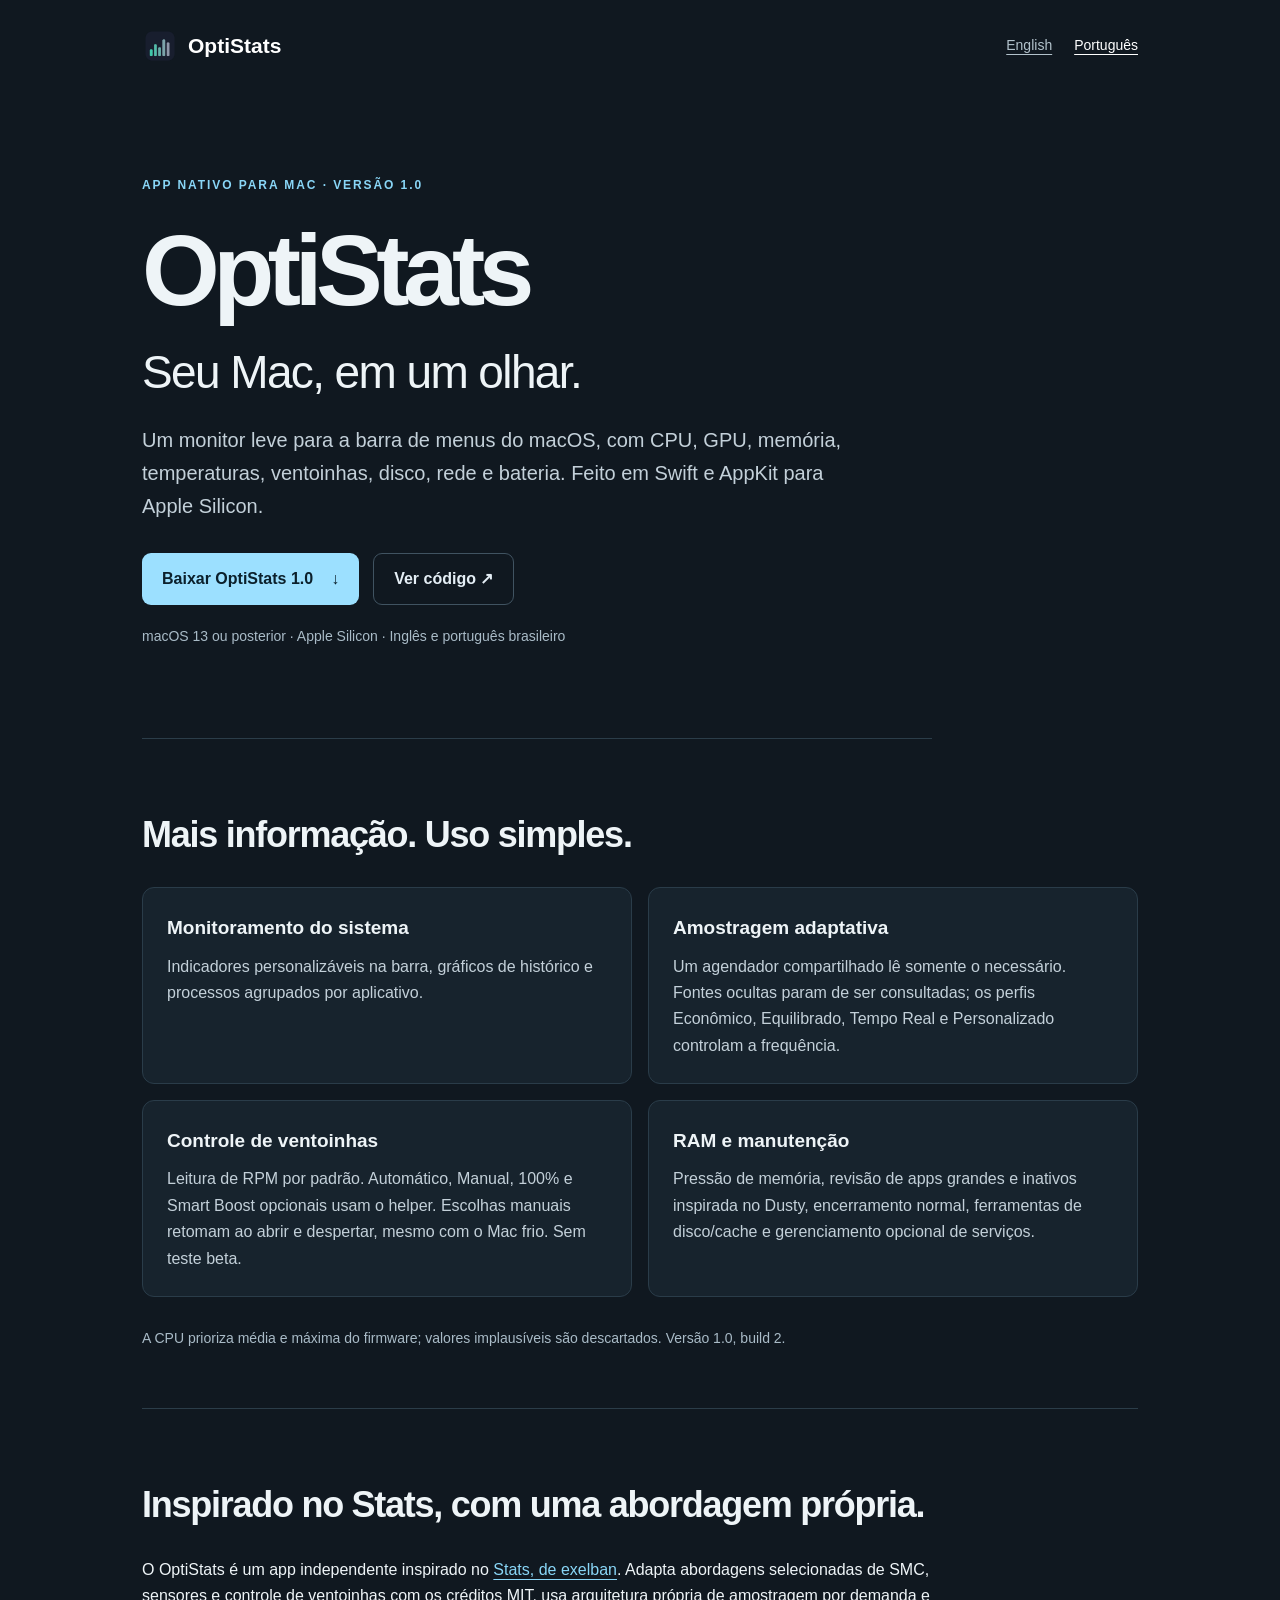
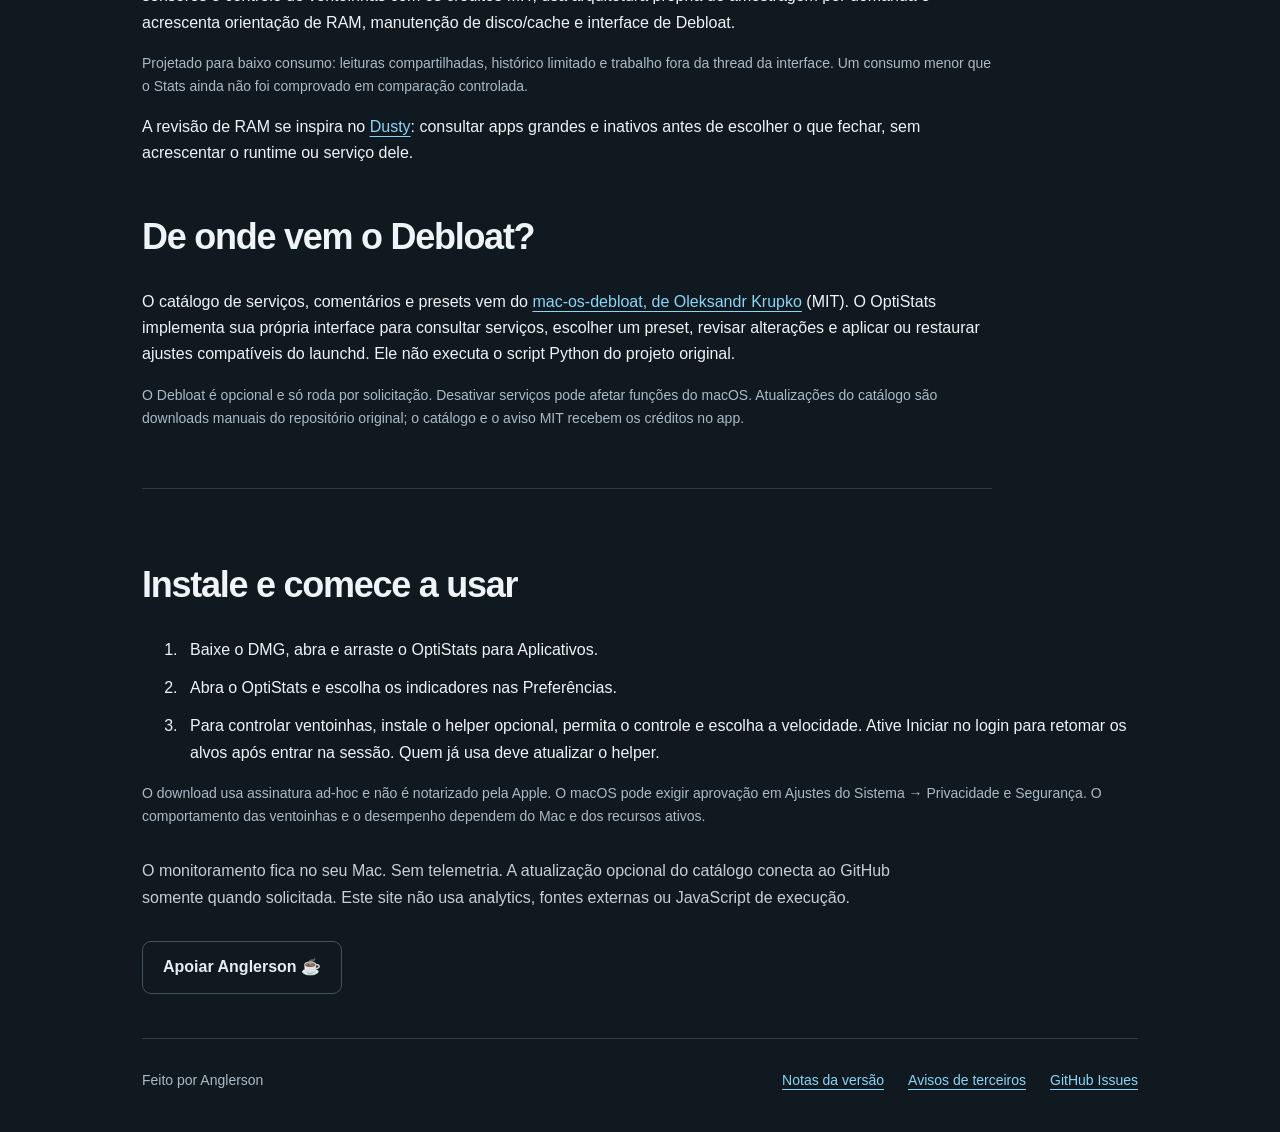
==== pt-br/index.html @ f845eaf1 "Publish bilingual OptiStats 1.0 product pages" ====
<!doctype html>
<html lang="pt-BR"><head><meta charset="utf-8"><meta name="viewport" content="width=device-width, initial-scale=1">
<title>OptiStats — Monitor leve de sistema para macOS e Apple Silicon</title><meta name="description" content="Monitor leve para Mac: CPU, GPU, RAM, temperatura do processador, controle persistente de ventoinhas a 100%, revisão de apps inativos e Debloat. Apple Silicon."><meta name="robots" content="index,follow,max-image-preview:large">
<link rel="canonical" href="https://anglersondev.github.io/OptiStats/pt-br/"><link rel="alternate" hreflang="en" href="https://anglersondev.github.io/OptiStats/"><link rel="alternate" hreflang="pt-BR" href="https://anglersondev.github.io/OptiStats/pt-br/"><link rel="alternate" hreflang="x-default" href="https://anglersondev.github.io/OptiStats/">
<meta property="og:type" content="website"><meta property="og:title" content="OptiStats — Monitor leve de sistema para macOS e Apple Silicon"><meta property="og:description" content="Monitor leve para Mac: CPU, GPU, RAM, temperatura do processador, controle persistente de ventoinhas a 100%, revisão de apps inativos e Debloat. Apple Silicon."><meta property="og:url" content="https://anglersondev.github.io/OptiStats/pt-br/"><meta property="og:site_name" content="OptiStats"><meta property="og:locale" content="pt_BR"><meta property="og:locale:alternate" content="en_US"><meta property="og:image" content="https://anglersondev.github.io/OptiStats/assets/icon.png"><meta property="og:image:alt" content="OptiStats app icon">
<meta name="twitter:card" content="summary"><meta name="twitter:title" content="OptiStats — Monitor leve de sistema para macOS e Apple Silicon"><meta name="twitter:description" content="Monitor leve para Mac: CPU, GPU, RAM, temperatura do processador, controle persistente de ventoinhas a 100%, revisão de apps inativos e Debloat. Apple Silicon."><meta name="twitter:image" content="https://anglersondev.github.io/OptiStats/assets/icon.png">
<meta name="theme-color" content="#101820"><link rel="icon" href="../assets/icon.png"><link rel="stylesheet" href="../style.css">
<script type="application/ld+json">{"@context": "https://schema.org", "@type": "SoftwareApplication", "name": "OptiStats", "url": "https://anglersondev.github.io/OptiStats/pt-br/", "description": "Monitor leve para Mac: CPU, GPU, RAM, temperatura do processador, controle persistente de ventoinhas a 100%, revisão de apps inativos e Debloat. Apple Silicon.", "operatingSystem": "macOS 13 or later (Apple Silicon)", "applicationCategory": "UtilitiesApplication", "softwareVersion": "1.0", "inLanguage": "pt-BR", "downloadUrl": "https://github.com/Anglersondev/OptiStats/releases/download/v1.0/OptiStats-1.0.dmg", "author": {"@type": "Person", "name": "Anglerson", "url": "https://github.com/Anglersondev"}}</script></head>
<body><header><a class="brand" href="../"><img src="../assets/icon.png" width="36" height="36" alt="">OptiStats</a><nav aria-label="Language"><a href="../" lang="en" hreflang="en" >English</a><a href="./" lang="pt-BR" hreflang="pt-BR" aria-current="page">Português</a></nav></header>
<main><section class="hero"><p class="eyebrow">APP NATIVO PARA MAC · VERSÃO 1.0</p><h1>OptiStats</h1><h2>Seu Mac, em um olhar.</h2><p class="intro">Um monitor leve para a barra de menus do macOS, com CPU, GPU, memória, temperaturas, ventoinhas, disco, rede e bateria. Feito em Swift e AppKit para Apple Silicon.</p><div class="actions"><a class="primary" href="https://github.com/Anglersondev/OptiStats/releases/download/v1.0/OptiStats-1.0.dmg">Baixar OptiStats 1.0 <span aria-hidden="true">↓</span></a><a class="secondary" href="https://github.com/Anglersondev/OptiStats">Ver código ↗</a></div><p class="requirements">macOS 13 ou posterior · Apple Silicon · Inglês e português brasileiro</p></section>
<section><h2>Mais informação. Uso simples.</h2><div class="grid"><article><h3>Monitoramento do sistema</h3><p>Indicadores personalizáveis na barra, gráficos de histórico e processos agrupados por aplicativo.</p></article><article><h3>Amostragem adaptativa</h3><p>Um agendador compartilhado lê somente o necessário. Fontes ocultas param de ser consultadas; os perfis Econômico, Equilibrado, Tempo Real e Personalizado controlam a frequência.</p></article><article><h3>Controle de ventoinhas</h3><p>Leitura de RPM por padrão. Automático, Manual, 100% e Smart Boost opcionais usam o helper. Escolhas manuais retomam ao abrir e despertar, mesmo com o Mac frio. Sem teste beta.</p></article><article><h3>RAM e manutenção</h3><p>Pressão de memória, revisão de apps grandes e inativos inspirada no Dusty, encerramento normal, ferramentas de disco/cache e gerenciamento opcional de serviços.</p></article></div><p class="muted">A CPU prioriza média e máxima do firmware; valores implausíveis são descartados. Versão 1.0, build 2.</p></section>
<section class="provenance"><h2>Inspirado no Stats, com uma abordagem própria.</h2><p>O OptiStats é um app independente inspirado no <a href="https://github.com/exelban/stats">Stats, de exelban</a>. Adapta abordagens selecionadas de SMC, sensores e controle de ventoinhas com os créditos MIT, usa arquitetura própria de amostragem por demanda e acrescenta orientação de RAM, manutenção de disco/cache e interface de Debloat.</p><p class="muted">Projetado para baixo consumo: leituras compartilhadas, histórico limitado e trabalho fora da thread da interface. Um consumo menor que o Stats ainda não foi comprovado em comparação controlada.</p><p>A revisão de RAM se inspira no <a href="https://github.com/yagcioglutoprak/dusty">Dusty</a>: consultar apps grandes e inativos antes de escolher o que fechar, sem acrescentar o runtime ou serviço dele.</p><h2>De onde vem o Debloat?</h2><p>O catálogo de serviços, comentários e presets vem do <a href="https://github.com/OleksandrKrupko/mac-os-debloat">mac-os-debloat, de Oleksandr Krupko</a> (MIT). O OptiStats implementa sua própria interface para consultar serviços, escolher um preset, revisar alterações e aplicar ou restaurar ajustes compatíveis do launchd. Ele não executa o script Python do projeto original.</p><p class="muted">O Debloat é opcional e só roda por solicitação. Desativar serviços pode afetar funções do macOS. Atualizações do catálogo são downloads manuais do repositório original; o catálogo e o aviso MIT recebem os créditos no app.</p></section>
<section><h2>Instale e comece a usar</h2><ol><li>Baixe o DMG, abra e arraste o OptiStats para Aplicativos.</li><li>Abra o OptiStats e escolha os indicadores nas Preferências.</li><li>Para controlar ventoinhas, instale o helper opcional, permita o controle e escolha a velocidade. Ative Iniciar no login para retomar os alvos após entrar na sessão. Quem já usa deve atualizar o helper.</li></ol><p class="muted">O download usa assinatura ad-hoc e não é notarizado pela Apple. O macOS pode exigir aprovação em Ajustes do Sistema → Privacidade e Segurança. O comportamento das ventoinhas e o desempenho dependem do Mac e dos recursos ativos.</p><p class="privacy">O monitoramento fica no seu Mac. Sem telemetria. A atualização opcional do catálogo conecta ao GitHub somente quando solicitada. Este site não usa analytics, fontes externas ou JavaScript de execução.</p><a class="secondary" href="https://pixgg.com/Anglerson">Apoiar Anglerson ☕</a></section></main>
<footer><span>Feito por Anglerson</span><a href="https://github.com/Anglersondev/OptiStats/releases/tag/v1.0">Notas da versão</a><a href="https://github.com/Anglersondev/OptiStats/blob/main/THIRD_PARTY_NOTICES.md">Avisos de terceiros</a><a href="https://github.com/Anglersondev/OptiStats/issues">GitHub Issues</a></footer></body></html>
---- style.css ----
*{box-sizing:border-box}html{color-scheme:dark}body{margin:0;background:#101820;color:#eef4f7;font:16px/1.65 -apple-system,BlinkMacSystemFont,"Segoe UI",sans-serif}a{color:#89d6f7;text-underline-offset:4px}a:hover{color:#fff}a:focus-visible{outline:3px solid #89d6f7;outline-offset:5px}header,main,footer{max-width:1060px;margin:auto;padding:0 32px}header{display:flex;align-items:center;justify-content:space-between;gap:24px;padding-top:28px}.brand{display:flex;align-items:center;gap:10px;color:#fff;font-size:21px;font-weight:700;text-decoration:none}nav{display:flex;gap:22px}nav a{font-size:14px;color:#b2c2cb}nav [aria-current]{color:#fff}.hero{padding:100px 0 76px;max-width:790px}.eyebrow{font-size:12px;font-weight:700;letter-spacing:.16em;color:#89d6f7}h1{font-size:clamp(58px,10vw,100px);letter-spacing:-.065em;line-height:1;margin:24px 0}h2{font-size:clamp(25px,4vw,36px);letter-spacing:-.035em;line-height:1.22}.hero h2{font-size:clamp(30px,5vw,46px);font-weight:500;margin:0 0 24px}.intro{font-size:20px;color:#c3d0d9;max-width:700px}.actions{display:flex;flex-wrap:wrap;gap:14px;margin:30px 0 20px}.primary,.secondary{display:inline-flex;align-items:center;justify-content:center;gap:18px;border-radius:9px;padding:12px 20px;font-weight:600;text-decoration:none}.primary{background:#9ce0ff;color:#0b202c}.primary:hover{background:#d0f0ff;color:#0b202c}.secondary{border:1px solid #405361;color:#e4eef5}.requirements,.muted{font-size:14px;color:#a9bbc7}section{padding:44px 0;border-bottom:1px solid #2b3d49}.grid{display:grid;grid-template-columns:repeat(2,1fr);gap:16px;margin:30px 0}article{padding:24px;background:#17232d;border:1px solid #2a3c49;border-radius:12px}article h3{font-size:19px;margin:0 0 10px}article p{margin:0;color:#c3d0d9}.provenance{max-width:850px}.provenance h2:not(:first-child){margin-top:48px}li{padding-left:8px;margin:12px 0}.privacy{max-width:780px;margin:30px 0;color:#c3d0d9}footer{display:flex;flex-wrap:wrap;gap:24px;padding-top:30px;padding-bottom:40px;color:#a9bbc7;font-size:14px}footer span{margin-right:auto}@media(max-width:620px){header,main,footer{padding-left:20px;padding-right:20px}header{gap:12px}nav{gap:12px}.hero{padding-top:70px}.intro{font-size:18px}.grid{grid-template-columns:1fr}.actions>a{width:100%}footer{gap:18px}footer span{width:100%}}
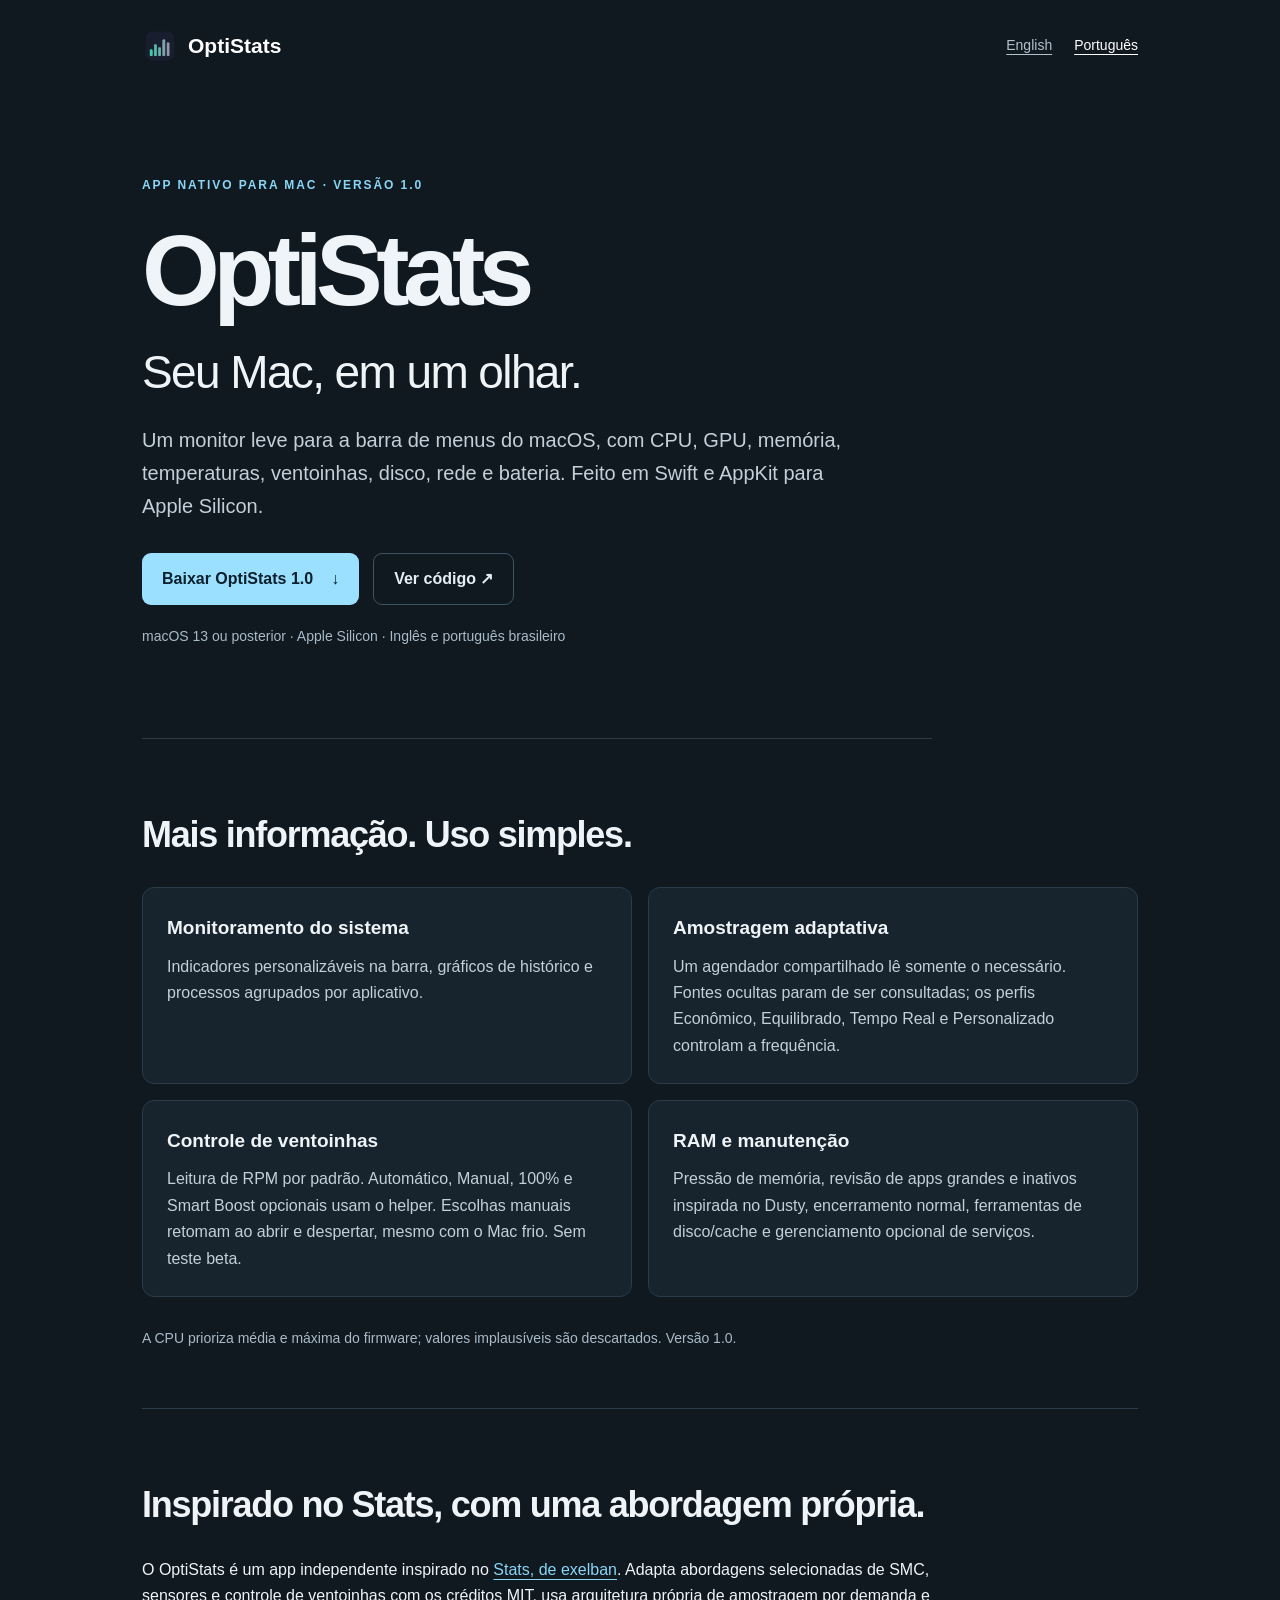
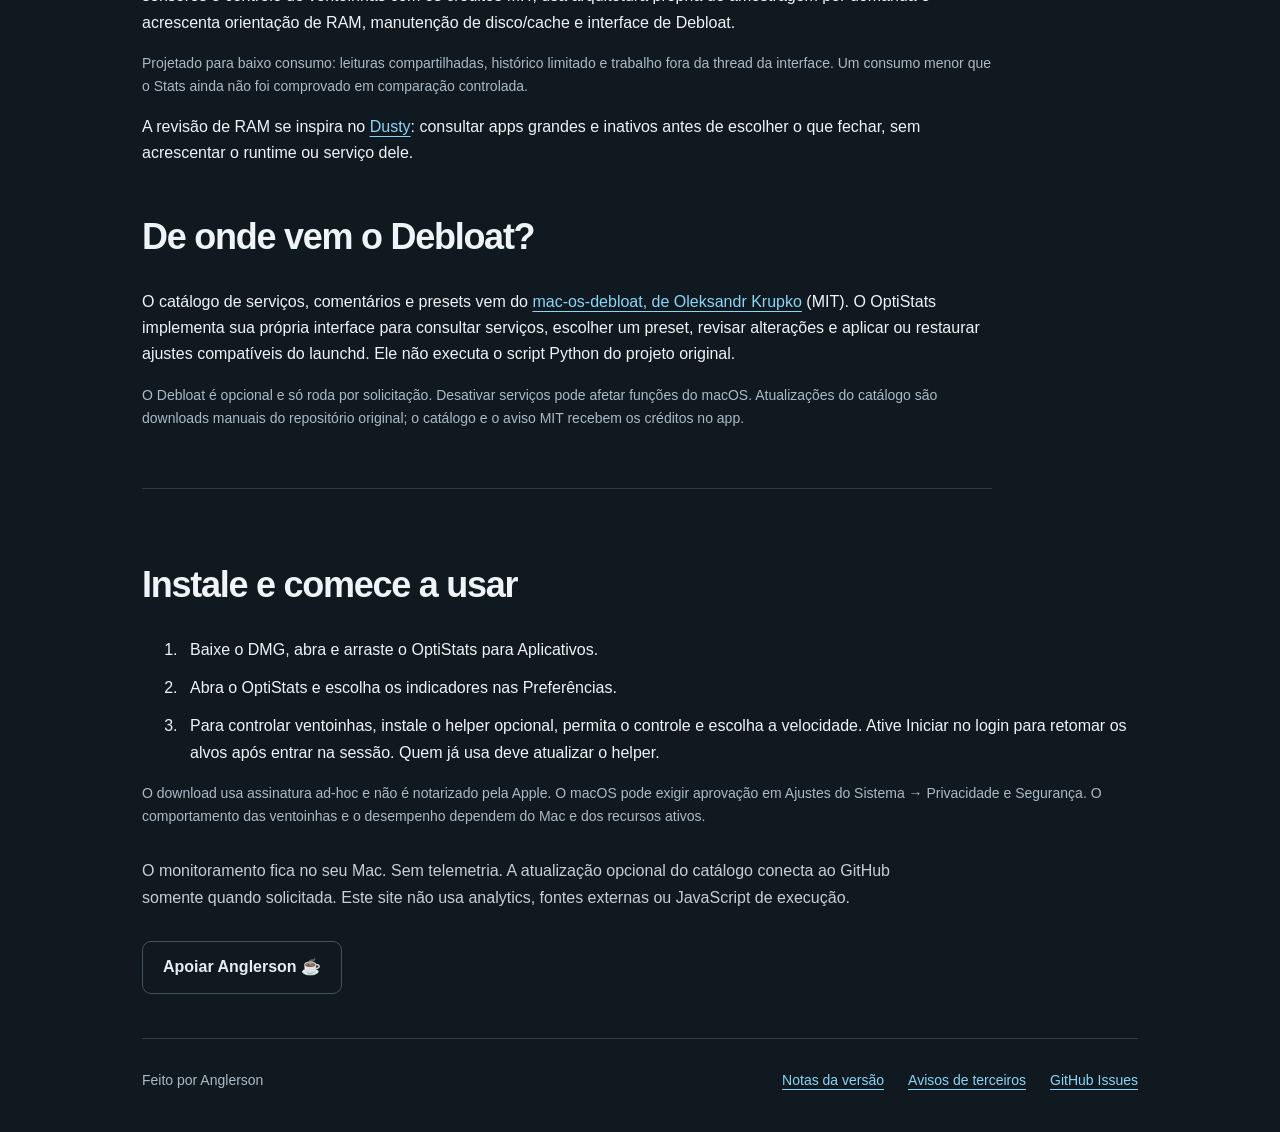
==== commit 0b6b7c37: "Keep public product name OptiStats 1.0" ====
--- a/pt-br/index.html
+++ b/pt-br/index.html
@@ -8,7 +8,7 @@
 <script type="application/ld+json">{"@context": "https://schema.org", "@type": "SoftwareApplication", "name": "OptiStats", "url": "https://anglersondev.github.io/OptiStats/pt-br/", "description": "Monitor leve para Mac: CPU, GPU, RAM, temperatura do processador, controle persistente de ventoinhas a 100%, revisão de apps inativos e Debloat. Apple Silicon.", "operatingSystem": "macOS 13 or later (Apple Silicon)", "applicationCategory": "UtilitiesApplication", "softwareVersion": "1.0", "inLanguage": "pt-BR", "downloadUrl": "https://github.com/Anglersondev/OptiStats/releases/download/v1.0/OptiStats-1.0.dmg", "author": {"@type": "Person", "name": "Anglerson", "url": "https://github.com/Anglersondev"}}</script></head>
 <body><header><a class="brand" href="../"><img src="../assets/icon.png" width="36" height="36" alt="">OptiStats</a><nav aria-label="Language"><a href="../" lang="en" hreflang="en" >English</a><a href="./" lang="pt-BR" hreflang="pt-BR" aria-current="page">Português</a></nav></header>
 <main><section class="hero"><p class="eyebrow">APP NATIVO PARA MAC · VERSÃO 1.0</p><h1>OptiStats</h1><h2>Seu Mac, em um olhar.</h2><p class="intro">Um monitor leve para a barra de menus do macOS, com CPU, GPU, memória, temperaturas, ventoinhas, disco, rede e bateria. Feito em Swift e AppKit para Apple Silicon.</p><div class="actions"><a class="primary" href="https://github.com/Anglersondev/OptiStats/releases/download/v1.0/OptiStats-1.0.dmg">Baixar OptiStats 1.0 <span aria-hidden="true">↓</span></a><a class="secondary" href="https://github.com/Anglersondev/OptiStats">Ver código ↗</a></div><p class="requirements">macOS 13 ou posterior · Apple Silicon · Inglês e português brasileiro</p></section>
-<section><h2>Mais informação. Uso simples.</h2><div class="grid"><article><h3>Monitoramento do sistema</h3><p>Indicadores personalizáveis na barra, gráficos de histórico e processos agrupados por aplicativo.</p></article><article><h3>Amostragem adaptativa</h3><p>Um agendador compartilhado lê somente o necessário. Fontes ocultas param de ser consultadas; os perfis Econômico, Equilibrado, Tempo Real e Personalizado controlam a frequência.</p></article><article><h3>Controle de ventoinhas</h3><p>Leitura de RPM por padrão. Automático, Manual, 100% e Smart Boost opcionais usam o helper. Escolhas manuais retomam ao abrir e despertar, mesmo com o Mac frio. Sem teste beta.</p></article><article><h3>RAM e manutenção</h3><p>Pressão de memória, revisão de apps grandes e inativos inspirada no Dusty, encerramento normal, ferramentas de disco/cache e gerenciamento opcional de serviços.</p></article></div><p class="muted">A CPU prioriza média e máxima do firmware; valores implausíveis são descartados. Versão 1.0, build 2.</p></section>
+<section><h2>Mais informação. Uso simples.</h2><div class="grid"><article><h3>Monitoramento do sistema</h3><p>Indicadores personalizáveis na barra, gráficos de histórico e processos agrupados por aplicativo.</p></article><article><h3>Amostragem adaptativa</h3><p>Um agendador compartilhado lê somente o necessário. Fontes ocultas param de ser consultadas; os perfis Econômico, Equilibrado, Tempo Real e Personalizado controlam a frequência.</p></article><article><h3>Controle de ventoinhas</h3><p>Leitura de RPM por padrão. Automático, Manual, 100% e Smart Boost opcionais usam o helper. Escolhas manuais retomam ao abrir e despertar, mesmo com o Mac frio. Sem teste beta.</p></article><article><h3>RAM e manutenção</h3><p>Pressão de memória, revisão de apps grandes e inativos inspirada no Dusty, encerramento normal, ferramentas de disco/cache e gerenciamento opcional de serviços.</p></article></div><p class="muted">A CPU prioriza média e máxima do firmware; valores implausíveis são descartados. Versão 1.0.</p></section>
 <section class="provenance"><h2>Inspirado no Stats, com uma abordagem própria.</h2><p>O OptiStats é um app independente inspirado no <a href="https://github.com/exelban/stats">Stats, de exelban</a>. Adapta abordagens selecionadas de SMC, sensores e controle de ventoinhas com os créditos MIT, usa arquitetura própria de amostragem por demanda e acrescenta orientação de RAM, manutenção de disco/cache e interface de Debloat.</p><p class="muted">Projetado para baixo consumo: leituras compartilhadas, histórico limitado e trabalho fora da thread da interface. Um consumo menor que o Stats ainda não foi comprovado em comparação controlada.</p><p>A revisão de RAM se inspira no <a href="https://github.com/yagcioglutoprak/dusty">Dusty</a>: consultar apps grandes e inativos antes de escolher o que fechar, sem acrescentar o runtime ou serviço dele.</p><h2>De onde vem o Debloat?</h2><p>O catálogo de serviços, comentários e presets vem do <a href="https://github.com/OleksandrKrupko/mac-os-debloat">mac-os-debloat, de Oleksandr Krupko</a> (MIT). O OptiStats implementa sua própria interface para consultar serviços, escolher um preset, revisar alterações e aplicar ou restaurar ajustes compatíveis do launchd. Ele não executa o script Python do projeto original.</p><p class="muted">O Debloat é opcional e só roda por solicitação. Desativar serviços pode afetar funções do macOS. Atualizações do catálogo são downloads manuais do repositório original; o catálogo e o aviso MIT recebem os créditos no app.</p></section>
 <section><h2>Instale e comece a usar</h2><ol><li>Baixe o DMG, abra e arraste o OptiStats para Aplicativos.</li><li>Abra o OptiStats e escolha os indicadores nas Preferências.</li><li>Para controlar ventoinhas, instale o helper opcional, permita o controle e escolha a velocidade. Ative Iniciar no login para retomar os alvos após entrar na sessão. Quem já usa deve atualizar o helper.</li></ol><p class="muted">O download usa assinatura ad-hoc e não é notarizado pela Apple. O macOS pode exigir aprovação em Ajustes do Sistema → Privacidade e Segurança. O comportamento das ventoinhas e o desempenho dependem do Mac e dos recursos ativos.</p><p class="privacy">O monitoramento fica no seu Mac. Sem telemetria. A atualização opcional do catálogo conecta ao GitHub somente quando solicitada. Este site não usa analytics, fontes externas ou JavaScript de execução.</p><a class="secondary" href="https://pixgg.com/Anglerson">Apoiar Anglerson ☕</a></section></main>
 <footer><span>Feito por Anglerson</span><a href="https://github.com/Anglersondev/OptiStats/releases/tag/v1.0">Notas da versão</a><a href="https://github.com/Anglersondev/OptiStats/blob/main/THIRD_PARTY_NOTICES.md">Avisos de terceiros</a><a href="https://github.com/Anglersondev/OptiStats/issues">GitHub Issues</a></footer></body></html>
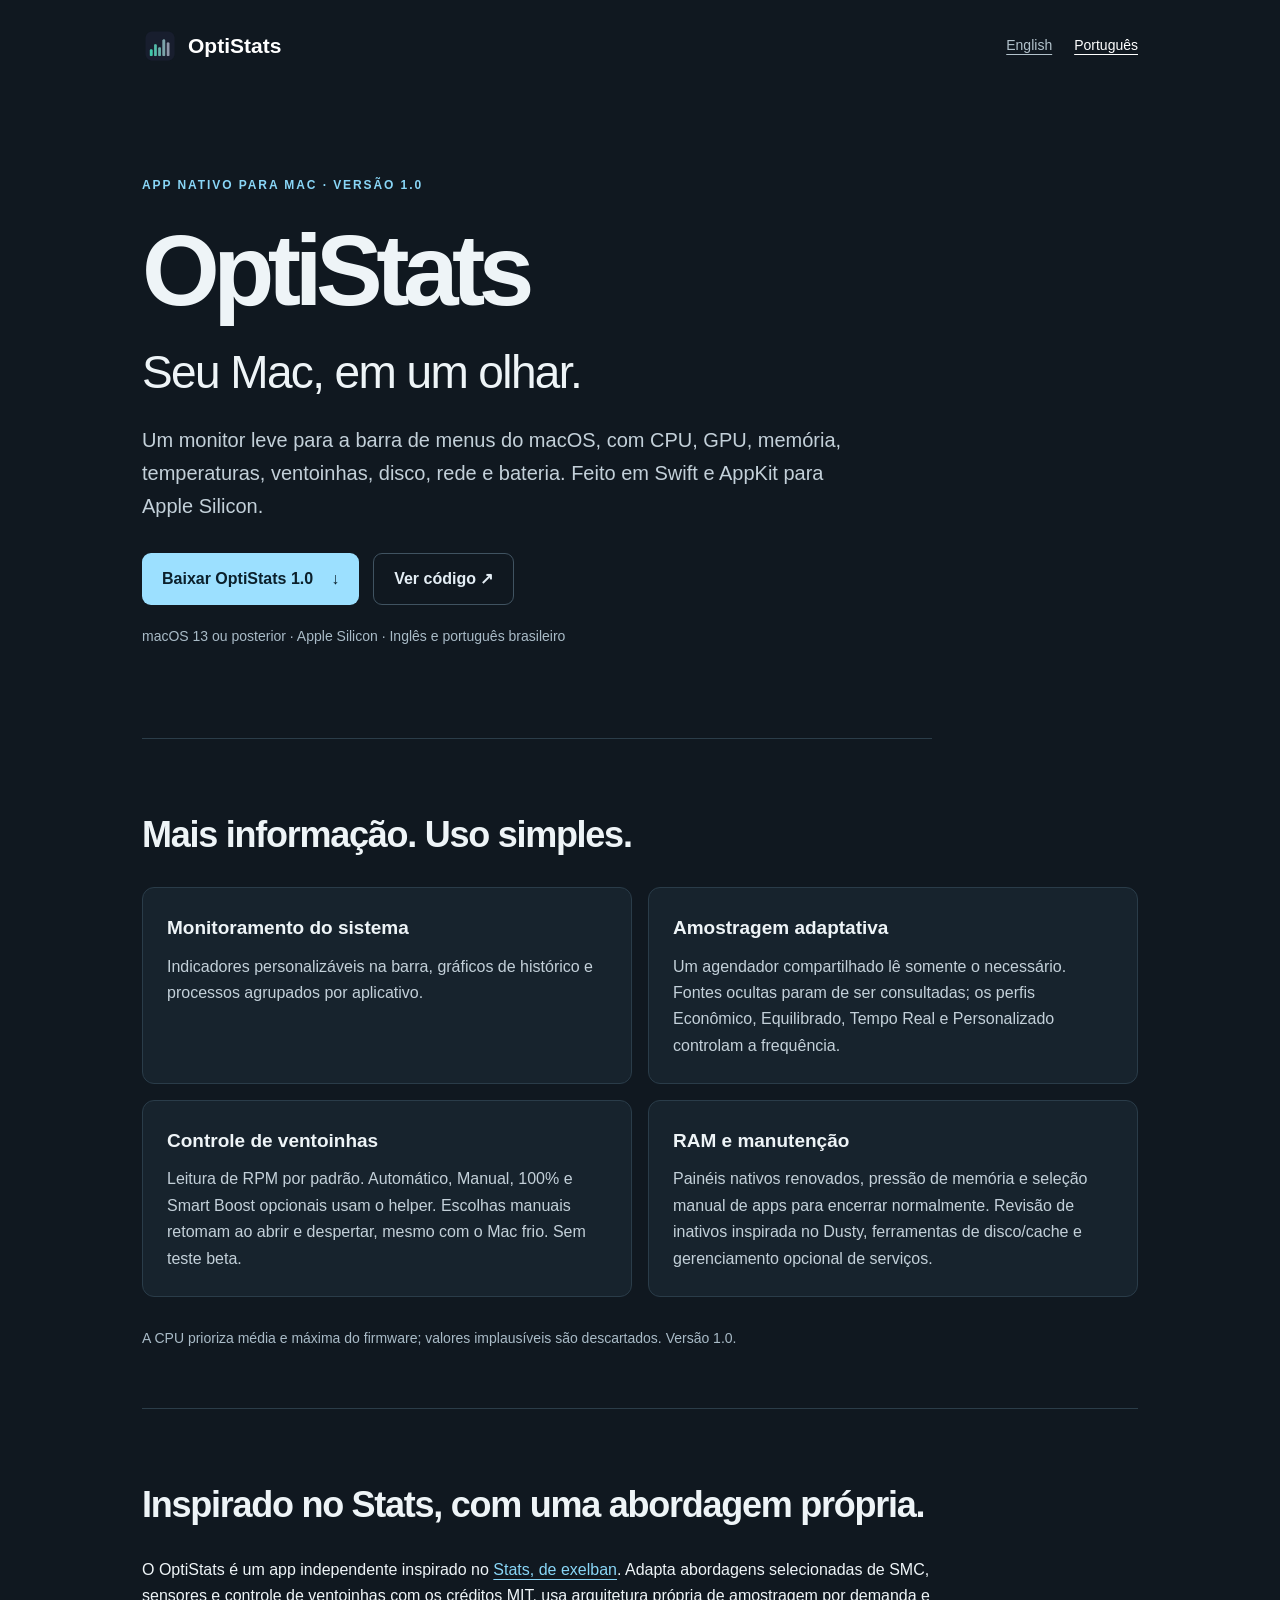
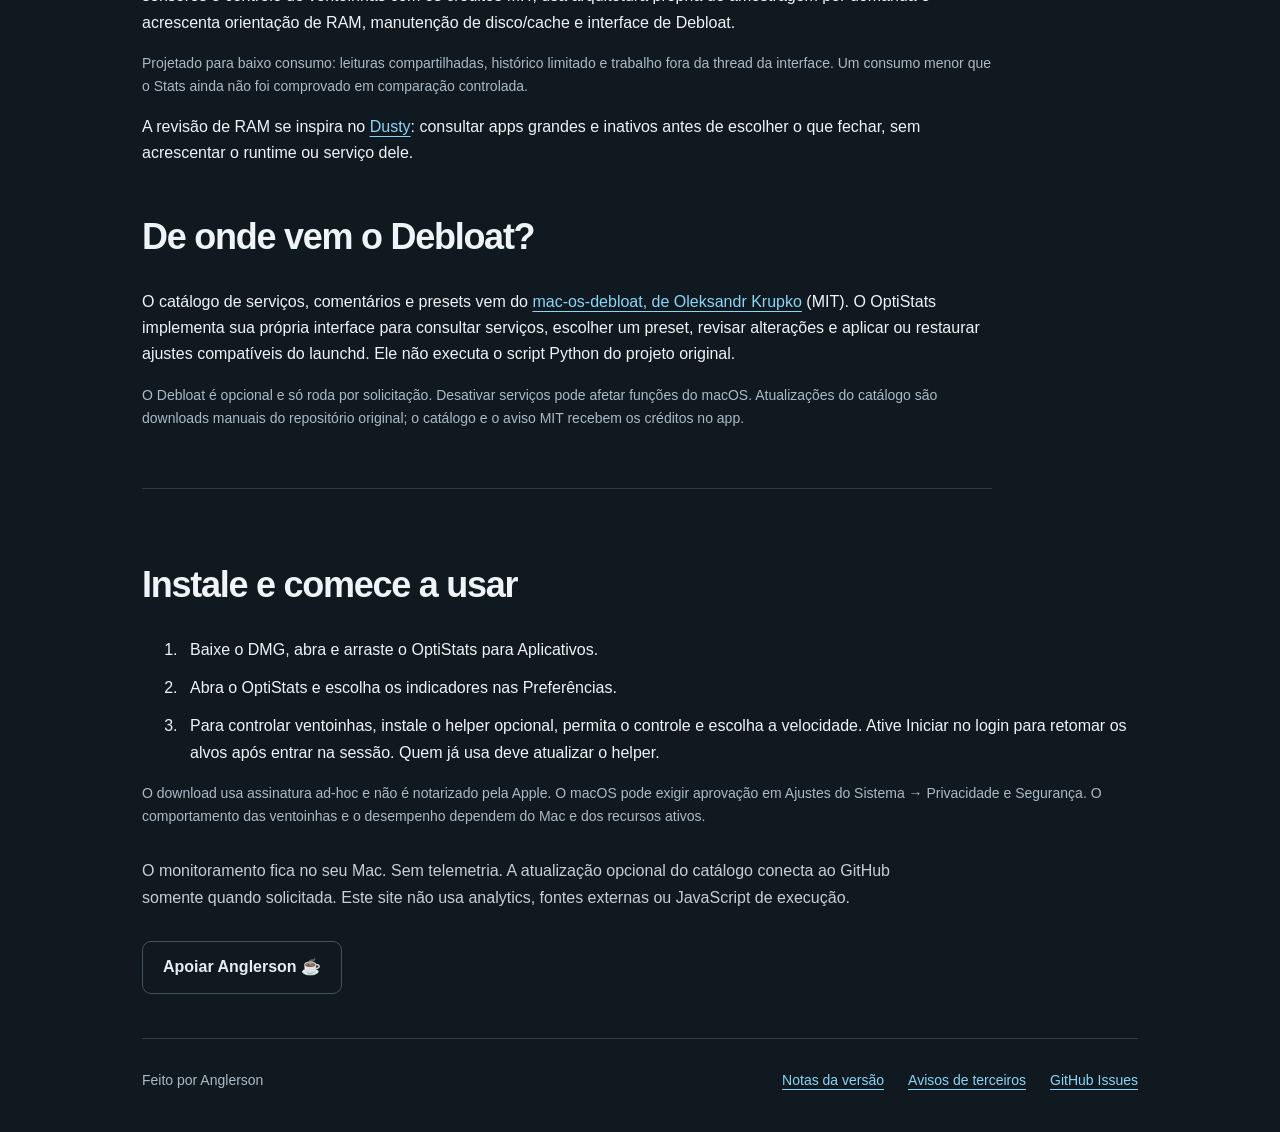
==== commit 73cf1d90: "Update OptiStats 1.0 native interface and RAM information" ====
--- a/pt-br/index.html
+++ b/pt-br/index.html
@@ -8,7 +8,7 @@
 <script type="application/ld+json">{"@context": "https://schema.org", "@type": "SoftwareApplication", "name": "OptiStats", "url": "https://anglersondev.github.io/OptiStats/pt-br/", "description": "Monitor leve para Mac: CPU, GPU, RAM, temperatura do processador, controle persistente de ventoinhas a 100%, revisão de apps inativos e Debloat. Apple Silicon.", "operatingSystem": "macOS 13 or later (Apple Silicon)", "applicationCategory": "UtilitiesApplication", "softwareVersion": "1.0", "inLanguage": "pt-BR", "downloadUrl": "https://github.com/Anglersondev/OptiStats/releases/download/v1.0/OptiStats-1.0.dmg", "author": {"@type": "Person", "name": "Anglerson", "url": "https://github.com/Anglersondev"}}</script></head>
 <body><header><a class="brand" href="../"><img src="../assets/icon.png" width="36" height="36" alt="">OptiStats</a><nav aria-label="Language"><a href="../" lang="en" hreflang="en" >English</a><a href="./" lang="pt-BR" hreflang="pt-BR" aria-current="page">Português</a></nav></header>
 <main><section class="hero"><p class="eyebrow">APP NATIVO PARA MAC · VERSÃO 1.0</p><h1>OptiStats</h1><h2>Seu Mac, em um olhar.</h2><p class="intro">Um monitor leve para a barra de menus do macOS, com CPU, GPU, memória, temperaturas, ventoinhas, disco, rede e bateria. Feito em Swift e AppKit para Apple Silicon.</p><div class="actions"><a class="primary" href="https://github.com/Anglersondev/OptiStats/releases/download/v1.0/OptiStats-1.0.dmg">Baixar OptiStats 1.0 <span aria-hidden="true">↓</span></a><a class="secondary" href="https://github.com/Anglersondev/OptiStats">Ver código ↗</a></div><p class="requirements">macOS 13 ou posterior · Apple Silicon · Inglês e português brasileiro</p></section>
-<section><h2>Mais informação. Uso simples.</h2><div class="grid"><article><h3>Monitoramento do sistema</h3><p>Indicadores personalizáveis na barra, gráficos de histórico e processos agrupados por aplicativo.</p></article><article><h3>Amostragem adaptativa</h3><p>Um agendador compartilhado lê somente o necessário. Fontes ocultas param de ser consultadas; os perfis Econômico, Equilibrado, Tempo Real e Personalizado controlam a frequência.</p></article><article><h3>Controle de ventoinhas</h3><p>Leitura de RPM por padrão. Automático, Manual, 100% e Smart Boost opcionais usam o helper. Escolhas manuais retomam ao abrir e despertar, mesmo com o Mac frio. Sem teste beta.</p></article><article><h3>RAM e manutenção</h3><p>Pressão de memória, revisão de apps grandes e inativos inspirada no Dusty, encerramento normal, ferramentas de disco/cache e gerenciamento opcional de serviços.</p></article></div><p class="muted">A CPU prioriza média e máxima do firmware; valores implausíveis são descartados. Versão 1.0.</p></section>
+<section><h2>Mais informação. Uso simples.</h2><div class="grid"><article><h3>Monitoramento do sistema</h3><p>Indicadores personalizáveis na barra, gráficos de histórico e processos agrupados por aplicativo.</p></article><article><h3>Amostragem adaptativa</h3><p>Um agendador compartilhado lê somente o necessário. Fontes ocultas param de ser consultadas; os perfis Econômico, Equilibrado, Tempo Real e Personalizado controlam a frequência.</p></article><article><h3>Controle de ventoinhas</h3><p>Leitura de RPM por padrão. Automático, Manual, 100% e Smart Boost opcionais usam o helper. Escolhas manuais retomam ao abrir e despertar, mesmo com o Mac frio. Sem teste beta.</p></article><article><h3>RAM e manutenção</h3><p>Painéis nativos renovados, pressão de memória e seleção manual de apps para encerrar normalmente. Revisão de inativos inspirada no Dusty, ferramentas de disco/cache e gerenciamento opcional de serviços.</p></article></div><p class="muted">A CPU prioriza média e máxima do firmware; valores implausíveis são descartados. Versão 1.0.</p></section>
 <section class="provenance"><h2>Inspirado no Stats, com uma abordagem própria.</h2><p>O OptiStats é um app independente inspirado no <a href="https://github.com/exelban/stats">Stats, de exelban</a>. Adapta abordagens selecionadas de SMC, sensores e controle de ventoinhas com os créditos MIT, usa arquitetura própria de amostragem por demanda e acrescenta orientação de RAM, manutenção de disco/cache e interface de Debloat.</p><p class="muted">Projetado para baixo consumo: leituras compartilhadas, histórico limitado e trabalho fora da thread da interface. Um consumo menor que o Stats ainda não foi comprovado em comparação controlada.</p><p>A revisão de RAM se inspira no <a href="https://github.com/yagcioglutoprak/dusty">Dusty</a>: consultar apps grandes e inativos antes de escolher o que fechar, sem acrescentar o runtime ou serviço dele.</p><h2>De onde vem o Debloat?</h2><p>O catálogo de serviços, comentários e presets vem do <a href="https://github.com/OleksandrKrupko/mac-os-debloat">mac-os-debloat, de Oleksandr Krupko</a> (MIT). O OptiStats implementa sua própria interface para consultar serviços, escolher um preset, revisar alterações e aplicar ou restaurar ajustes compatíveis do launchd. Ele não executa o script Python do projeto original.</p><p class="muted">O Debloat é opcional e só roda por solicitação. Desativar serviços pode afetar funções do macOS. Atualizações do catálogo são downloads manuais do repositório original; o catálogo e o aviso MIT recebem os créditos no app.</p></section>
 <section><h2>Instale e comece a usar</h2><ol><li>Baixe o DMG, abra e arraste o OptiStats para Aplicativos.</li><li>Abra o OptiStats e escolha os indicadores nas Preferências.</li><li>Para controlar ventoinhas, instale o helper opcional, permita o controle e escolha a velocidade. Ative Iniciar no login para retomar os alvos após entrar na sessão. Quem já usa deve atualizar o helper.</li></ol><p class="muted">O download usa assinatura ad-hoc e não é notarizado pela Apple. O macOS pode exigir aprovação em Ajustes do Sistema → Privacidade e Segurança. O comportamento das ventoinhas e o desempenho dependem do Mac e dos recursos ativos.</p><p class="privacy">O monitoramento fica no seu Mac. Sem telemetria. A atualização opcional do catálogo conecta ao GitHub somente quando solicitada. Este site não usa analytics, fontes externas ou JavaScript de execução.</p><a class="secondary" href="https://pixgg.com/Anglerson">Apoiar Anglerson ☕</a></section></main>
 <footer><span>Feito por Anglerson</span><a href="https://github.com/Anglersondev/OptiStats/releases/tag/v1.0">Notas da versão</a><a href="https://github.com/Anglersondev/OptiStats/blob/main/THIRD_PARTY_NOTICES.md">Avisos de terceiros</a><a href="https://github.com/Anglersondev/OptiStats/issues">GitHub Issues</a></footer></body></html>
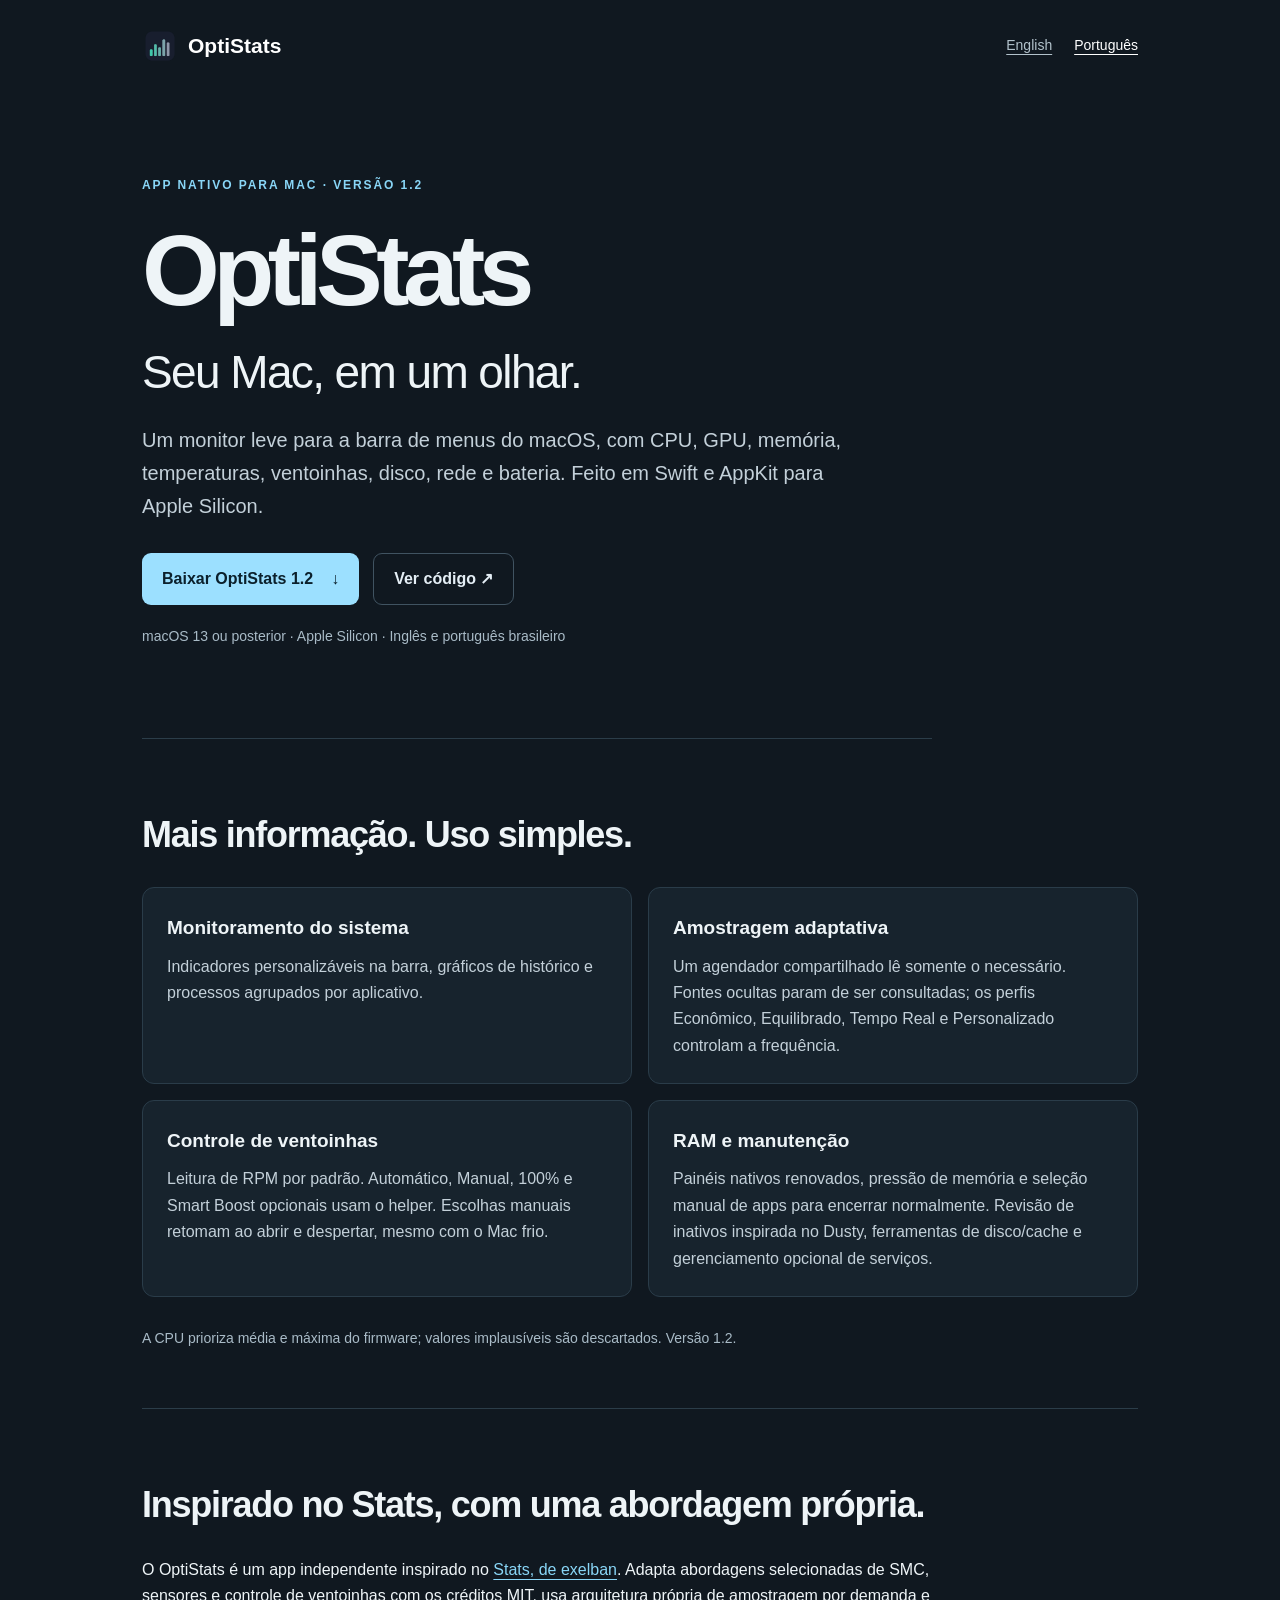
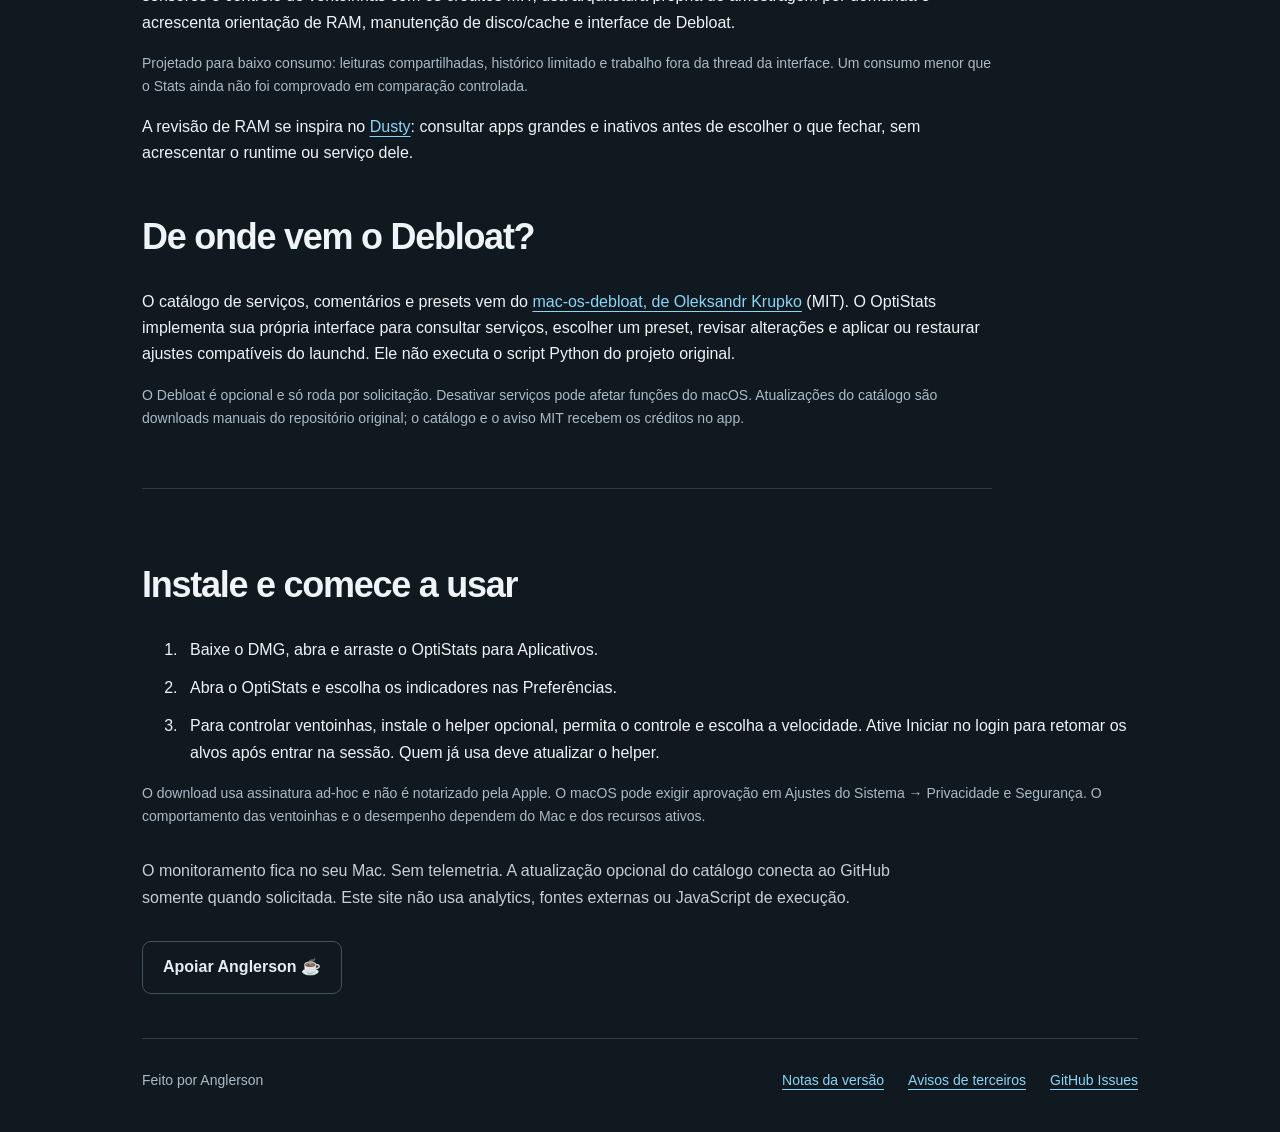
==== commit 24f89ceb: "Publish OptiStats 1.2 website" ====
--- a/pt-br/index.html
+++ b/pt-br/index.html
@@ -5,10 +5,10 @@
 <meta property="og:type" content="website"><meta property="og:title" content="OptiStats — Monitor leve de sistema para macOS e Apple Silicon"><meta property="og:description" content="Monitor leve para Mac: CPU, GPU, RAM, temperatura do processador, controle persistente de ventoinhas a 100%, revisão de apps inativos e Debloat. Apple Silicon."><meta property="og:url" content="https://anglersondev.github.io/OptiStats/pt-br/"><meta property="og:site_name" content="OptiStats"><meta property="og:locale" content="pt_BR"><meta property="og:locale:alternate" content="en_US"><meta property="og:image" content="https://anglersondev.github.io/OptiStats/assets/icon.png"><meta property="og:image:alt" content="OptiStats app icon">
 <meta name="twitter:card" content="summary"><meta name="twitter:title" content="OptiStats — Monitor leve de sistema para macOS e Apple Silicon"><meta name="twitter:description" content="Monitor leve para Mac: CPU, GPU, RAM, temperatura do processador, controle persistente de ventoinhas a 100%, revisão de apps inativos e Debloat. Apple Silicon."><meta name="twitter:image" content="https://anglersondev.github.io/OptiStats/assets/icon.png">
 <meta name="theme-color" content="#101820"><link rel="icon" href="../assets/icon.png"><link rel="stylesheet" href="../style.css">
-<script type="application/ld+json">{"@context": "https://schema.org", "@type": "SoftwareApplication", "name": "OptiStats", "url": "https://anglersondev.github.io/OptiStats/pt-br/", "description": "Monitor leve para Mac: CPU, GPU, RAM, temperatura do processador, controle persistente de ventoinhas a 100%, revisão de apps inativos e Debloat. Apple Silicon.", "operatingSystem": "macOS 13 or later (Apple Silicon)", "applicationCategory": "UtilitiesApplication", "softwareVersion": "1.0", "inLanguage": "pt-BR", "downloadUrl": "https://github.com/Anglersondev/OptiStats/releases/download/v1.0/OptiStats-1.0.dmg", "author": {"@type": "Person", "name": "Anglerson", "url": "https://github.com/Anglersondev"}}</script></head>
+<script type="application/ld+json">{"@context": "https://schema.org", "@type": "SoftwareApplication", "name": "OptiStats", "url": "https://anglersondev.github.io/OptiStats/pt-br/", "description": "Monitor leve para Mac: CPU, GPU, RAM, temperatura do processador, controle persistente de ventoinhas a 100%, revisão de apps inativos e Debloat. Apple Silicon.", "operatingSystem": "macOS 13 or later (Apple Silicon)", "applicationCategory": "UtilitiesApplication", "softwareVersion": "1.2", "inLanguage": "pt-BR", "downloadUrl": "https://github.com/Anglersondev/OptiStats/releases/download/v1.2/OptiStats-1.2.dmg", "author": {"@type": "Person", "name": "Anglerson", "url": "https://github.com/Anglersondev"}}</script></head>
 <body><header><a class="brand" href="../"><img src="../assets/icon.png" width="36" height="36" alt="">OptiStats</a><nav aria-label="Language"><a href="../" lang="en" hreflang="en" >English</a><a href="./" lang="pt-BR" hreflang="pt-BR" aria-current="page">Português</a></nav></header>
-<main><section class="hero"><p class="eyebrow">APP NATIVO PARA MAC · VERSÃO 1.0</p><h1>OptiStats</h1><h2>Seu Mac, em um olhar.</h2><p class="intro">Um monitor leve para a barra de menus do macOS, com CPU, GPU, memória, temperaturas, ventoinhas, disco, rede e bateria. Feito em Swift e AppKit para Apple Silicon.</p><div class="actions"><a class="primary" href="https://github.com/Anglersondev/OptiStats/releases/download/v1.0/OptiStats-1.0.dmg">Baixar OptiStats 1.0 <span aria-hidden="true">↓</span></a><a class="secondary" href="https://github.com/Anglersondev/OptiStats">Ver código ↗</a></div><p class="requirements">macOS 13 ou posterior · Apple Silicon · Inglês e português brasileiro</p></section>
-<section><h2>Mais informação. Uso simples.</h2><div class="grid"><article><h3>Monitoramento do sistema</h3><p>Indicadores personalizáveis na barra, gráficos de histórico e processos agrupados por aplicativo.</p></article><article><h3>Amostragem adaptativa</h3><p>Um agendador compartilhado lê somente o necessário. Fontes ocultas param de ser consultadas; os perfis Econômico, Equilibrado, Tempo Real e Personalizado controlam a frequência.</p></article><article><h3>Controle de ventoinhas</h3><p>Leitura de RPM por padrão. Automático, Manual, 100% e Smart Boost opcionais usam o helper. Escolhas manuais retomam ao abrir e despertar, mesmo com o Mac frio. Sem teste beta.</p></article><article><h3>RAM e manutenção</h3><p>Painéis nativos renovados, pressão de memória e seleção manual de apps para encerrar normalmente. Revisão de inativos inspirada no Dusty, ferramentas de disco/cache e gerenciamento opcional de serviços.</p></article></div><p class="muted">A CPU prioriza média e máxima do firmware; valores implausíveis são descartados. Versão 1.0.</p></section>
+<main><section class="hero"><p class="eyebrow">APP NATIVO PARA MAC · VERSÃO 1.2</p><h1>OptiStats</h1><h2>Seu Mac, em um olhar.</h2><p class="intro">Um monitor leve para a barra de menus do macOS, com CPU, GPU, memória, temperaturas, ventoinhas, disco, rede e bateria. Feito em Swift e AppKit para Apple Silicon.</p><div class="actions"><a class="primary" href="https://github.com/Anglersondev/OptiStats/releases/download/v1.2/OptiStats-1.2.dmg">Baixar OptiStats 1.2 <span aria-hidden="true">↓</span></a><a class="secondary" href="https://github.com/Anglersondev/OptiStats">Ver código ↗</a></div><p class="requirements">macOS 13 ou posterior · Apple Silicon · Inglês e português brasileiro</p></section>
+<section><h2>Mais informação. Uso simples.</h2><div class="grid"><article><h3>Monitoramento do sistema</h3><p>Indicadores personalizáveis na barra, gráficos de histórico e processos agrupados por aplicativo.</p></article><article><h3>Amostragem adaptativa</h3><p>Um agendador compartilhado lê somente o necessário. Fontes ocultas param de ser consultadas; os perfis Econômico, Equilibrado, Tempo Real e Personalizado controlam a frequência.</p></article><article><h3>Controle de ventoinhas</h3><p>Leitura de RPM por padrão. Automático, Manual, 100% e Smart Boost opcionais usam o helper. Escolhas manuais retomam ao abrir e despertar, mesmo com o Mac frio.</p></article><article><h3>RAM e manutenção</h3><p>Painéis nativos renovados, pressão de memória e seleção manual de apps para encerrar normalmente. Revisão de inativos inspirada no Dusty, ferramentas de disco/cache e gerenciamento opcional de serviços.</p></article></div><p class="muted">A CPU prioriza média e máxima do firmware; valores implausíveis são descartados. Versão 1.2.</p></section>
 <section class="provenance"><h2>Inspirado no Stats, com uma abordagem própria.</h2><p>O OptiStats é um app independente inspirado no <a href="https://github.com/exelban/stats">Stats, de exelban</a>. Adapta abordagens selecionadas de SMC, sensores e controle de ventoinhas com os créditos MIT, usa arquitetura própria de amostragem por demanda e acrescenta orientação de RAM, manutenção de disco/cache e interface de Debloat.</p><p class="muted">Projetado para baixo consumo: leituras compartilhadas, histórico limitado e trabalho fora da thread da interface. Um consumo menor que o Stats ainda não foi comprovado em comparação controlada.</p><p>A revisão de RAM se inspira no <a href="https://github.com/yagcioglutoprak/dusty">Dusty</a>: consultar apps grandes e inativos antes de escolher o que fechar, sem acrescentar o runtime ou serviço dele.</p><h2>De onde vem o Debloat?</h2><p>O catálogo de serviços, comentários e presets vem do <a href="https://github.com/OleksandrKrupko/mac-os-debloat">mac-os-debloat, de Oleksandr Krupko</a> (MIT). O OptiStats implementa sua própria interface para consultar serviços, escolher um preset, revisar alterações e aplicar ou restaurar ajustes compatíveis do launchd. Ele não executa o script Python do projeto original.</p><p class="muted">O Debloat é opcional e só roda por solicitação. Desativar serviços pode afetar funções do macOS. Atualizações do catálogo são downloads manuais do repositório original; o catálogo e o aviso MIT recebem os créditos no app.</p></section>
 <section><h2>Instale e comece a usar</h2><ol><li>Baixe o DMG, abra e arraste o OptiStats para Aplicativos.</li><li>Abra o OptiStats e escolha os indicadores nas Preferências.</li><li>Para controlar ventoinhas, instale o helper opcional, permita o controle e escolha a velocidade. Ative Iniciar no login para retomar os alvos após entrar na sessão. Quem já usa deve atualizar o helper.</li></ol><p class="muted">O download usa assinatura ad-hoc e não é notarizado pela Apple. O macOS pode exigir aprovação em Ajustes do Sistema → Privacidade e Segurança. O comportamento das ventoinhas e o desempenho dependem do Mac e dos recursos ativos.</p><p class="privacy">O monitoramento fica no seu Mac. Sem telemetria. A atualização opcional do catálogo conecta ao GitHub somente quando solicitada. Este site não usa analytics, fontes externas ou JavaScript de execução.</p><a class="secondary" href="https://pixgg.com/Anglerson">Apoiar Anglerson ☕</a></section></main>
-<footer><span>Feito por Anglerson</span><a href="https://github.com/Anglersondev/OptiStats/releases/tag/v1.0">Notas da versão</a><a href="https://github.com/Anglersondev/OptiStats/blob/main/THIRD_PARTY_NOTICES.md">Avisos de terceiros</a><a href="https://github.com/Anglersondev/OptiStats/issues">GitHub Issues</a></footer></body></html>
+<footer><span>Feito por Anglerson</span><a href="https://github.com/Anglersondev/OptiStats/releases/tag/v1.2">Notas da versão</a><a href="https://github.com/Anglersondev/OptiStats/blob/main/THIRD_PARTY_NOTICES.md">Avisos de terceiros</a><a href="https://github.com/Anglersondev/OptiStats/issues">GitHub Issues</a></footer></body></html>
